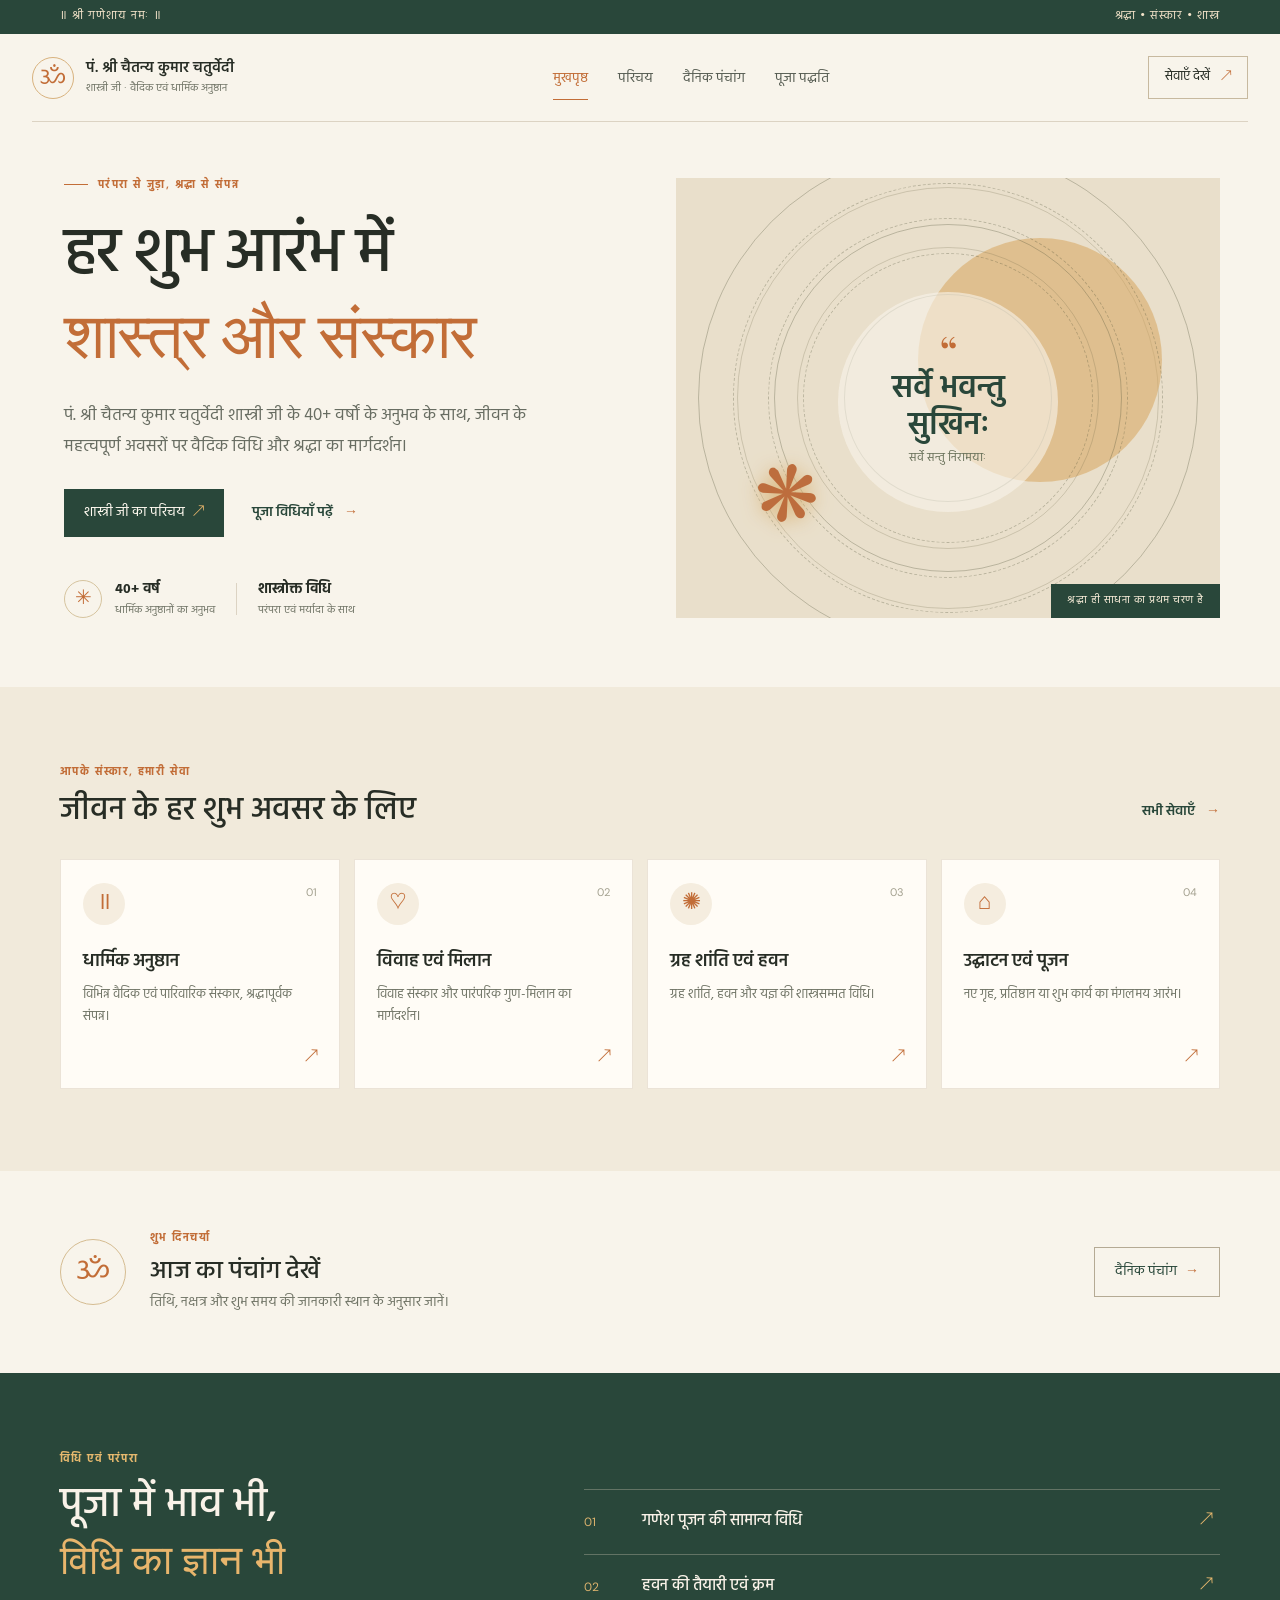
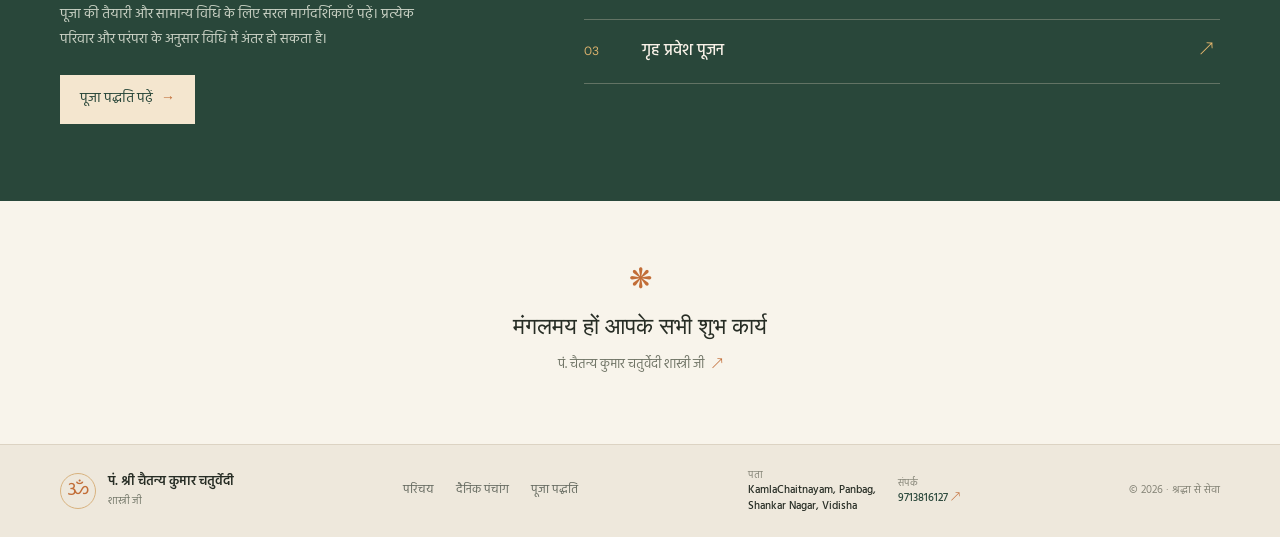
==== index.html @ af360cc0 "Add files via upload" ====
<!doctype html>
<html lang="hi">
<head>
  <meta charset="utf-8">
  <meta name="viewport" content="width=device-width, initial-scale=1">
  <meta name="theme-color" content="#f8f4eb">
  <meta name="description" content="पं. श्री चैतन्य कुमार चतुर्वेदी शास्त्री जी — 40+ वर्षों का वैदिक एवं धार्मिक अनुष्ठानों का अनुभव।">
  <title>पं. श्री चैतन्य कुमार चतुर्वेदी शास्त्री जी | वैदिक अनुष्ठान</title>
  <link rel="preconnect" href="https://fonts.googleapis.com">
  <link rel="preconnect" href="https://fonts.gstatic.com" crossorigin>
  <link href="https://fonts.googleapis.com/css2?family=DM+Sans:wght@400;500;600;700&family=Hind:wght@400;500;600;700&family=Playfair+Display:wght@500;600&display=swap" rel="stylesheet">
  <link rel="stylesheet" href="styles.css">
  <script src="script.js" defer></script>
</head>
<body>
  <div class="topline"><span>॥ श्री गणेशाय नमः ॥</span><span>श्रद्धा • संस्कार • शास्त्र</span></div>
  <header class="site-header">
    <a class="brand" href="index.html" aria-label="मुखपृष्ठ">
      <span class="brand-mark" aria-hidden="true">ॐ</span>
      <span><strong>पं. श्री चैतन्य कुमार चतुर्वेदी</strong><small>शास्त्री जी · वैदिक एवं धार्मिक अनुष्ठान</small></span>
    </a>
    <button class="menu-toggle" aria-label="मेनू खोलें" aria-expanded="false">☰</button>
    <nav class="nav-links" aria-label="मुख्य नेविगेशन">
      <a class="active" href="index.html">मुखपृष्ठ</a><a href="about.html">परिचय</a><a href="panchang.html">दैनिक पंचांग</a><a href="pooja.html">पूजा पद्धति</a>
    </nav>
    <a class="nav-cta" href="#services">सेवाएँ देखें <span>↗</span></a>
  </header>
  <main>
    <section class="hero wrap">
      <div class="hero-copy">
        <div class="eyebrow"><span class="eyebrow-line"></span> परंपरा से जुड़ा, श्रद्धा से संपन्न</div>
        <h1>हर शुभ आरंभ में<br><em>शास्त्र और संस्कार</em></h1>
        <p class="hero-intro">पं. श्री चैतन्य कुमार चतुर्वेदी शास्त्री जी के 40+ वर्षों के अनुभव के साथ, जीवन के महत्वपूर्ण अवसरों पर वैदिक विधि और श्रद्धा का मार्गदर्शन।</p>
        <div class="hero-actions"><a class="button button-dark" href="about.html">शास्त्री जी का परिचय <span>↗</span></a><a class="text-link" href="pooja.html">पूजा विधियाँ पढ़ें <span>→</span></a></div>
        <div class="hero-note"><span class="note-icon">✳</span><span><strong>40+ वर्ष</strong><small>धार्मिक अनुष्ठानों का अनुभव</small></span><i></i><span><strong>शास्त्रोक्त विधि</strong><small>परंपरा एवं मर्यादा के साथ</small></span></div>
      </div>
      <div class="hero-art" aria-label="दीप और कमल की आध्यात्मिक कलात्मक सज्जा" role="img">
        <div class="art-sun"></div><div class="mandala mandala-one"></div><div class="mandala mandala-two"></div>
        <div class="art-quote"><span class="quote-mark">“</span><p>सर्वे भवन्तु<br>सुखिनः</p><small>सर्वे सन्तु निरामयाः</small></div>
        <div class="art-lotus">❋</div><div class="art-caption">श्रद्धा ही साधना का प्रथम चरण है</div>
      </div>
    </section>
    <section class="service-band" id="services"><div class="wrap">
      <div class="section-heading"><div><div class="eyebrow">आपके संस्कार, हमारी सेवा</div><h2>जीवन के हर शुभ अवसर के लिए</h2></div><a class="text-link" href="about.html#services">सभी सेवाएँ <span>→</span></a></div>
      <div class="service-grid">
        <a href="about.html#services" class="service-card"><span class="service-icon">॥</span><span class="service-number">01</span><h3>धार्मिक अनुष्ठान</h3><p>विभिन्न वैदिक एवं पारिवारिक संस्कार, श्रद्धापूर्वक संपन्न।</p><span class="card-arrow">↗</span></a>
        <a href="about.html#services" class="service-card"><span class="service-icon">♡</span><span class="service-number">02</span><h3>विवाह एवं मिलान</h3><p>विवाह संस्कार और पारंपरिक गुण-मिलान का मार्गदर्शन।</p><span class="card-arrow">↗</span></a>
        <a href="about.html#services" class="service-card"><span class="service-icon">✺</span><span class="service-number">03</span><h3>ग्रह शांति एवं हवन</h3><p>ग्रह शांति, हवन और यज्ञ की शास्त्रसम्मत विधि।</p><span class="card-arrow">↗</span></a>
        <a href="about.html#services" class="service-card"><span class="service-icon">⌂</span><span class="service-number">04</span><h3>उद्घाटन एवं पूजन</h3><p>नए गृह, प्रतिष्ठान या शुभ कार्य का मंगलमय आरंभ।</p><span class="card-arrow">↗</span></a>
      </div>
    </div></section>
    <section class="wisdom wrap"><div class="wisdom-symbol">ॐ</div><div><div class="eyebrow">शुभ दिनचर्या</div><h2>आज का पंचांग देखें</h2><p>तिथि, नक्षत्र और शुभ समय की जानकारी स्थान के अनुसार जानें।</p></div><a class="button button-outline" href="panchang.html">दैनिक पंचांग <span>→</span></a></section>
    <section class="guide-preview"><div class="wrap guide-inner"><div><div class="eyebrow">विधि एवं परंपरा</div><h2>पूजा में भाव भी,<br><em>विधि का ज्ञान भी</em></h2><p>पूजा की तैयारी और सामान्य विधि के लिए सरल मार्गदर्शिकाएँ पढ़ें। प्रत्येक परिवार और परंपरा के अनुसार विधि में अंतर हो सकता है।</p><a class="button button-light" href="pooja.html">पूजा पद्धति पढ़ें <span>→</span></a></div><div class="guide-list"><a href="pooja.html#ganesh"><span>01</span><strong>गणेश पूजन की सामान्य विधि</strong><b>↗</b></a><a href="pooja.html#havan"><span>02</span><strong>हवन की तैयारी एवं क्रम</strong><b>↗</b></a><a href="pooja.html#griha"><span>03</span><strong>गृह प्रवेश पूजन</strong><b>↗</b></a></div></div></section>
    <section class="closing wrap"><div class="closing-flower">❋</div><p>मंगलमय हों आपके सभी शुभ कार्य</p><a href="about.html">पं. चैतन्य कुमार चतुर्वेदी शास्त्री जी <span>↗</span></a></section>
  </main>
  <footer class="footer"><div class="wrap footer-inner"><a class="brand footer-brand" href="index.html"><span class="brand-mark">ॐ</span><span><strong>पं. श्री चैतन्य कुमार चतुर्वेदी</strong><small>शास्त्री जी</small></span></a><div class="footer-links"><a href="about.html">परिचय</a><a href="panchang.html">दैनिक पंचांग</a><a href="pooja.html">पूजा पद्धति</a></div><div class="footer-contact"><span><small>पता</small><strong>KamlaChaitnayam, Panbag,<br>Shankar Nagar, Vidisha</strong></span><span><small>संपर्क</small><a href="tel:9713816127">9713816127 <b>↗</b></a></span></div><small>© <span data-year></span> · श्रद्धा से सेवा</small></div></footer>
</body>
</html>
---- styles.css ----
:root{--paper:#f8f4eb;--paper2:#f1eadb;--ink:#272d25;--muted:#727668;--saffron:#c26d37;--saffron2:#e4a35d;--green:#29473a;--green2:#365a48;--line:#dcd3c3;--white:#fffcf6;--serif:'Playfair Display',Georgia,serif;--sans:'Hind','Noto Sans Devanagari',sans-serif;--latin:'DM Sans',sans-serif}*{box-sizing:border-box}html{scroll-behavior:smooth}body{margin:0;background:var(--paper);color:var(--ink);font-family:var(--sans);font-size:16px;line-height:1.6}a{color:inherit;text-decoration:none}.wrap{width:min(1160px,calc(100% - 64px));margin:0 auto}.topline{height:34px;padding:0 max(32px,calc((100% - 1160px)/2));display:flex;align-items:center;justify-content:space-between;background:var(--green);color:#f4e4ca;font-size:12px;letter-spacing:.08em}.site-header{position:relative;z-index:5;width:min(1280px,calc(100% - 64px));height:88px;margin:auto;display:flex;align-items:center;justify-content:space-between;border-bottom:1px solid var(--line)}.brand{display:flex;align-items:center;gap:12px;line-height:1.25}.brand-mark{height:42px;width:42px;border:1px solid #d8b27e;border-radius:50%;display:grid;place-items:center;color:var(--saffron);font-size:24px}.brand strong{font-size:15px;font-weight:600;display:block}.brand small{display:block;margin-top:4px;color:var(--muted);font-size:11px}.nav-links{display:flex;align-items:center;gap:30px;font-size:14px;color:#565c52}.nav-links a{padding:32px 0 28px;position:relative;white-space:nowrap}.nav-links a.active,.nav-links a:hover{color:var(--saffron)}.nav-links a.active:after{content:"";position:absolute;bottom:19px;left:0;width:100%;height:1px;background:var(--saffron)}.nav-cta{border:1px solid #c7b99f;padding:10px 16px;font-size:13px;white-space:nowrap}.nav-cta span,.button span,.text-link span{margin-left:8px;color:var(--saffron)}.menu-toggle{display:none;background:none;border:0;font-size:22px;color:var(--green)}.hero{display:grid;grid-template-columns:1.02fr .98fr;min-height:552px;align-items:center;gap:50px;padding-top:34px;padding-bottom:48px}.hero-copy{padding:20px 0 20px 4px}.eyebrow{display:flex;align-items:center;gap:10px;color:var(--saffron);font-family:var(--latin),var(--sans);font-size:11px;font-weight:700;letter-spacing:.13em;text-transform:uppercase}.eyebrow-line{width:24px;height:1px;background:var(--saffron)}h1,h2,h3,p{margin-top:0}.hero h1,.page-hero h1{font-size:clamp(46px,5vw,68px);line-height:1.19;letter-spacing:-.025em;font-weight:500;margin:24px 0 20px}.hero h1 em,.page-hero h1 em,.guide-inner h2 em{font-style:normal;color:var(--saffron);font-family:var(--serif);font-weight:500}.hero-intro{max-width:490px;color:#686d62;font-size:17px;line-height:1.85;margin-bottom:26px}.hero-actions{display:flex;align-items:center;gap:28px}.button{display:inline-flex;align-items:center;justify-content:center;padding:13px 20px;font-size:14px;transition:transform .2s,background .2s}.button:hover{transform:translateY(-2px)}.button-dark{background:var(--green);color:#fffaf0}.button-dark span{color:#e8b66c}.text-link{font-size:14px;color:var(--green);font-weight:600}.hero-note{display:flex;align-items:center;gap:13px;margin-top:42px}.note-icon{display:grid;place-items:center;width:38px;height:38px;border:1px solid #d6c49f;border-radius:50%;font-size:20px;color:var(--saffron)}.hero-note strong,.hero-note small{display:block}.hero-note strong{font-size:14px}.hero-note small{font-size:11px;color:var(--muted)}.hero-note i{height:32px;width:1px;background:var(--line);margin:0 8px}.hero-art{height:440px;position:relative;overflow:hidden;background:#e9dfcb;display:grid;place-items:center}.hero-art:before,.hero-art:after{content:"";position:absolute;border:1px solid rgba(95,92,62,.22);border-radius:50%;width:420px;height:420px}.hero-art:after{width:300px;height:300px}.art-sun{position:absolute;width:244px;height:244px;background:#d7a65f;border-radius:50%;top:60px;right:58px;opacity:.55}.mandala{position:absolute;border:1px solid rgba(76,80,54,.3);border-radius:50%;width:500px;height:500px;z-index:1}.mandala:before,.mandala:after{content:"";position:absolute;inset:34px;border:1px dashed rgba(76,80,54,.3);border-radius:50%}.mandala:after{inset:75px;border-style:solid}.mandala-two{width:360px;height:360px;transform:rotate(45deg);border-style:dashed}.art-quote{position:relative;z-index:2;margin-top:8px;text-align:center;color:var(--green);background:rgba(248,244,235,.62);border-radius:50%;height:220px;width:220px;display:flex;flex-direction:column;align-items:center;justify-content:center}.quote-mark{font-family:var(--serif);font-size:46px;line-height:.7;color:var(--saffron)}.art-quote p{font-size:32px;line-height:1.15;margin:4px 0 5px;font-weight:600}.art-quote small{font-size:12px;color:#69715a}.art-lotus{position:absolute;z-index:3;font-size:78px;color:#bd6d3d;left:14%;bottom:12%;transform:rotate(12deg);text-shadow:0 2px 18px #d9b273}.art-caption{position:absolute;right:0;bottom:0;background:var(--green);color:#f7ecd8;padding:8px 16px;font-size:11px;z-index:4;letter-spacing:.05em}.service-band{background:var(--paper2);padding:76px 0 82px}.section-heading{display:flex;align-items:end;justify-content:space-between;margin-bottom:28px}.section-heading h2,.wisdom h2,.about-copy h2{font-size:32px;line-height:1.3;font-weight:500;margin:9px 0 0}.section-heading .text-link{margin-bottom:8px}.service-grid{display:grid;grid-template-columns:repeat(4,1fr);gap:14px}.service-card{position:relative;min-height:230px;background:var(--white);padding:23px 22px;border:1px solid #ebe3d7;transition:transform .2s,border .2s}.service-card:hover{transform:translateY(-4px);border-color:#d1b487}.service-icon{display:grid;place-items:center;width:42px;height:42px;background:#f5eddf;color:var(--saffron);font-size:23px;border-radius:50%}.service-number{position:absolute;top:25px;right:22px;font:11px var(--latin);color:#a3a08f}.service-card h3{margin:23px 0 7px;font-size:18px;font-weight:600}.service-card p{color:var(--muted);font-size:13px;line-height:1.65;margin:0;max-width:230px}.card-arrow{position:absolute;right:21px;bottom:17px;color:var(--saffron)}.wisdom{display:flex;align-items:center;gap:24px;padding-top:58px;padding-bottom:58px}.wisdom-symbol{width:66px;height:66px;border:1px solid #d5bc91;border-radius:50%;display:grid;place-items:center;color:var(--saffron);font-size:31px;flex:none}.wisdom h2{font-size:25px}.wisdom p{color:var(--muted);margin:4px 0 0;font-size:14px}.button-outline{margin-left:auto;border:1px solid #b5aa94;color:var(--green)}.guide-preview{background:var(--green);color:#f9f2e8;padding:77px 0}.guide-inner{display:grid;grid-template-columns:.8fr 1.2fr;gap:100px;align-items:center}.guide-inner .eyebrow{color:#e6b96e}.guide-inner h2{font-size:41px;line-height:1.25;font-weight:500;margin:13px 0}.guide-inner h2 em{color:#e8b56c}.guide-inner p{color:#c8d0c3;max-width:390px;font-size:14px;line-height:1.8;margin-bottom:23px}.button-light{background:#f4e6cf;color:var(--green)}.button-light span{color:var(--saffron)}.guide-list{border-top:1px solid rgba(244,230,207,.28)}.guide-list a{display:grid;grid-template-columns:46px 1fr 20px;align-items:center;gap:12px;padding:19px 0;border-bottom:1px solid rgba(244,230,207,.28)}.guide-list a span{font:12px var(--latin);color:#dbb26d}.guide-list a strong{font-size:16px;font-weight:500}.guide-list a b{font-weight:400;color:#e7b86e}.closing{text-align:center;padding:58px 0 66px}.closing-flower{font-size:28px;color:var(--saffron)}.closing p{font-family:var(--serif);font-size:23px;margin:4px 0 8px}.closing>a{font-size:13px;color:var(--muted)}.closing>a span{color:var(--saffron);margin-left:5px}.footer{background:#eee8dc;border-top:1px solid var(--line);padding:22px 0}.footer-inner{display:flex;align-items:center;justify-content:space-between}.footer-brand .brand-mark{width:36px;height:36px;font-size:20px}.footer-brand strong{font-size:13px}.footer-brand small{font-size:10px}.footer-links{display:flex;gap:22px;font-size:12px;color:#64695f}.footer-inner>small{font-size:11px;color:#868578}.page-hero{padding:78px 0 62px;border-bottom:1px solid var(--line)}.page-hero h1{font-size:clamp(44px,5vw,62px);margin:15px 0}.page-hero p{color:var(--muted);font-size:16px;margin:0}.about-main{display:grid;grid-template-columns:.8fr 1.2fr;gap:90px;align-items:center;padding-top:72px;padding-bottom:78px}.about-seal{height:330px;display:grid;place-items:center;background:var(--paper2);position:relative;overflow:hidden}.about-seal:before,.about-seal:after{content:"";position:absolute;width:270px;height:270px;border:1px solid #d8c8a8;border-radius:50%}.about-seal:after{width:220px;height:220px;border-style:dashed}.seal-ring{position:relative;z-index:1;width:166px;height:166px;background:#f8f4eb;border:1px solid #d4bb8e;border-radius:50%;display:flex;flex-direction:column;align-items:center;justify-content:center;color:var(--saffron)}.seal-ring span{font-size:76px;line-height:1}.seal-ring small{font-size:11px;letter-spacing:.13em;color:var(--green)}.about-copy h2{font-size:35px;margin:13px 0 18px}.about-copy>p{font-size:15px;color:#686d62;line-height:1.9;max-width:630px}.about-facts{display:flex;border-top:1px solid var(--line);margin-top:25px;padding-top:21px;gap:44px}.about-facts div{display:flex;flex-direction:column}.about-facts strong{font:22px var(--serif);color:var(--saffron)}.about-facts span{font-size:12px;color:var(--muted)}.contact-note{display:flex;align-items:center;gap:15px;padding-top:34px;padding-bottom:42px}.contact-note>div{border-left:1px solid var(--line);padding-left:15px}.contact-note strong{font-size:14px}.contact-note p{font-size:12px;color:var(--muted);margin:2px 0 0}.panchang-wrap{display:grid;grid-template-columns:1.5fr .65fr;gap:28px;padding-top:54px;padding-bottom:85px}.panchang-card{background:var(--white);border:1px solid #e5dccd;padding:30px 34px}.panchang-top{display:flex;align-items:center;justify-content:space-between;padding-bottom:25px;border-bottom:1px solid var(--line)}.panchang-top h2{font-size:32px;font-weight:500;margin:6px 0}.panchang-top p{margin:0;color:var(--muted);font-size:13px}.sun-icon{height:58px;width:58px;border:1px solid #e3c995;border-radius:50%;display:grid;place-items:center;font-size:34px;color:var(--saffron)}.panchang-grid{display:grid;grid-template-columns:1fr 1fr}.panchang-item{padding:21px 18px;border-bottom:1px solid #eee7db}.panchang-item:nth-child(odd){border-right:1px solid #eee7db;padding-left:0}.panchang-item span,.panchang-item strong,.panchang-item small{display:block}.panchang-item span{font-size:12px;color:var(--muted)}.panchang-item strong{font-size:17px;font-weight:500;margin:3px 0}.panchang-item small{font-size:11px;color:#969384}.panchang-disclaimer{display:flex;gap:12px;padding:18px 15px;margin-top:20px;background:#f7f1e5;color:var(--saffron)}.panchang-disclaimer p{margin:0;font-size:12px;color:#686d62;line-height:1.7}.panchang-disclaimer strong{color:var(--ink)}.panchang-aside{padding:30px;background:var(--green);color:#f8f2e8;align-self:start}.aside-om{font-size:33px;color:#e4b86b}.panchang-aside h3{font-size:20px;font-weight:500;margin:7px 0}.panchang-aside p{font-size:13px;line-height:1.8;color:#d2d9ce}.panchang-aside .muted{color:#adbbae;font-size:11px}.aside-rule{height:1px;background:#ffffff32;margin:20px 0}.pooja-intro{display:flex;align-items:center;gap:18px;background:var(--paper2);padding:20px 26px;margin-top:36px}.intro-symbol{font-size:27px;color:var(--saffron)}.pooja-intro p{font-size:13px;color:#666c60;margin:0;line-height:1.8}.pooja-list{display:grid;grid-template-columns:1fr;gap:18px;padding-top:24px;padding-bottom:65px}.pooja-card{background:var(--white);border:1px solid #e5dccd;padding:29px 34px}.pooja-card-head{display:flex;align-items:center;gap:17px;padding-bottom:16px;border-bottom:1px solid #ece4d8}.pooja-no{font:13px var(--latin);color:var(--saffron);width:38px;height:38px;border:1px solid #decaa5;border-radius:50%;display:grid;place-items:center}.pooja-card-head h2{font-size:23px;font-weight:500;margin:2px 0 0}.pooja-flower{margin-left:auto;font-size:30px;color:#d09154}.pooja-card>p{font-size:14px;color:#686d62;line-height:1.8;margin:16px 0 12px}.steps{display:grid;grid-template-columns:1fr 1fr;column-gap:35px}.steps>div{display:flex;gap:12px;padding:12px 0;border-bottom:1px solid #f0eadf}.steps>div>span{display:grid;place-items:center;color:var(--saffron);background:#f8f1e5;width:27px;height:27px;flex:none;border-radius:50%;font-size:12px}.steps p{margin:1px 0 0;color:#63695e;font-size:13px;line-height:1.65}.safety-note{margin-top:13px;padding:10px 13px;background:#f7f1e5;color:#745c43;font-size:12px}
@media(max-width:1000px){.site-header{width:calc(100% - 40px)}.brand strong{font-size:13px}.nav-links{gap:17px}.nav-cta{padding:9px 11px}.hero{gap:30px}.service-grid{grid-template-columns:repeat(2,1fr)}.guide-inner{gap:55px}.about-main{gap:45px}.panchang-wrap{grid-template-columns:1.35fr .75fr}}
@media(max-width:760px){.wrap{width:calc(100% - 40px)}.topline{padding:0 20px;font-size:10px}.site-header{height:72px;width:calc(100% - 40px)}.brand-mark{width:38px;height:38px}.brand strong{font-size:12px}.brand small{font-size:9px}.menu-toggle{display:block;margin-left:auto;padding:8px}.nav-cta{display:none}.nav-links{display:none;position:absolute;left:-20px;right:-20px;top:72px;padding:10px 20px 17px;background:var(--paper);border-bottom:1px solid var(--line);flex-direction:column;align-items:stretch;gap:0;box-shadow:0 12px 22px #25281b12}.nav-links.open{display:flex}.nav-links a{padding:11px 0;border-bottom:1px solid #e9e1d5}.nav-links a:last-child{border:0}.nav-links a.active:after{display:none}.hero{grid-template-columns:1fr;gap:24px;padding-top:45px;padding-bottom:35px}.hero h1{font-size:49px}.hero-intro{font-size:15px}.hero-note{margin-top:28px}.hero-art{height:340px}.art-sun{width:200px;height:200px;right:10px;top:46px}.mandala{width:390px;height:390px}.mandala-two{width:300px;height:300px}.art-quote{height:184px;width:184px}.art-quote p{font-size:27px}.art-lotus{font-size:60px;left:8%;bottom:10%}.section-heading{align-items:start;gap:12px}.section-heading h2{font-size:25px}.section-heading>.text-link{white-space:nowrap;font-size:12px}.service-band{padding:54px 0}.service-grid{gap:10px}.service-card{min-height:215px;padding:18px 15px}.service-card h3{font-size:16px;margin-top:18px}.service-card p{font-size:12px}.wisdom{gap:14px;flex-wrap:wrap;padding-top:38px;padding-bottom:40px}.wisdom-symbol{width:52px;height:52px;font-size:24px}.wisdom h2{font-size:21px}.wisdom p{font-size:12px}.button-outline{margin-left:66px;padding:10px 14px}.guide-preview{padding:55px 0}.guide-inner{grid-template-columns:1fr;gap:30px}.guide-inner h2{font-size:36px}.guide-list a strong{font-size:14px}.closing{padding:43px 0 49px}.closing p{font-size:20px}.footer-inner{flex-wrap:wrap;gap:18px}.footer-links{order:3;width:100%;justify-content:center;padding-top:14px;border-top:1px solid var(--line)}.footer-inner>small{font-size:9px}.page-hero{padding:53px 0 42px}.page-hero h1{font-size:46px}.page-hero p{font-size:14px}.about-main{grid-template-columns:1fr;gap:30px;padding-top:36px;padding-bottom:50px}.about-seal{height:255px}.about-seal:before{width:220px;height:220px}.about-seal:after{width:180px;height:180px}.seal-ring{width:140px;height:140px}.seal-ring span{font-size:60px}.about-copy h2{font-size:30px}.about-copy>p{font-size:14px}.about-facts{gap:20px;justify-content:space-between}.about-facts strong{font-size:19px}.about-facts span{font-size:10px}.contact-note{align-items:flex-start}.contact-note p{line-height:1.7}.panchang-wrap{grid-template-columns:1fr;padding-top:27px;padding-bottom:55px;gap:17px}.panchang-card{padding:23px 19px}.panchang-top h2{font-size:26px}.panchang-item{padding:17px 11px}.panchang-item strong{font-size:15px}.panchang-item small{font-size:9px}.panchang-aside{padding:24px}.pooja-intro{align-items:flex-start;padding:16px 17px;margin-top:25px;gap:12px}.pooja-intro p{font-size:12px}.pooja-list{padding-top:17px;padding-bottom:45px;gap:13px}.pooja-card{padding:21px 17px}.pooja-card-head h2{font-size:20px}.pooja-card>p{font-size:13px}.steps{grid-template-columns:1fr;column-gap:0}.steps>div{padding:10px 0}.steps p{font-size:12px}}
@media(max-width:390px){.brand{gap:8px}.brand-mark{width:34px;height:34px}.brand strong{font-size:10px}.brand small{font-size:8px}.hero h1{font-size:43px}.service-card{min-height:230px}.section-heading{display:block}.section-heading>.text-link{display:inline-block;margin-top:12px}.panchang-disclaimer{padding:14px 10px}}
.footer-contact{display:flex;align-items:center;gap:22px}.footer-contact span{display:block}.footer-contact small{display:block;color:#868578;font-size:10px}.footer-contact strong,.footer-contact a{display:block;font-size:11px;font-weight:500;line-height:1.45}.footer-contact a{color:var(--green)}.footer-contact b{color:var(--saffron);font-weight:400}@media(max-width:760px){.footer-inner{align-items:flex-start}.footer-contact{gap:13px;order:2;margin-left:auto}.footer-contact strong,.footer-contact a{font-size:10px}.footer-links{order:4}}
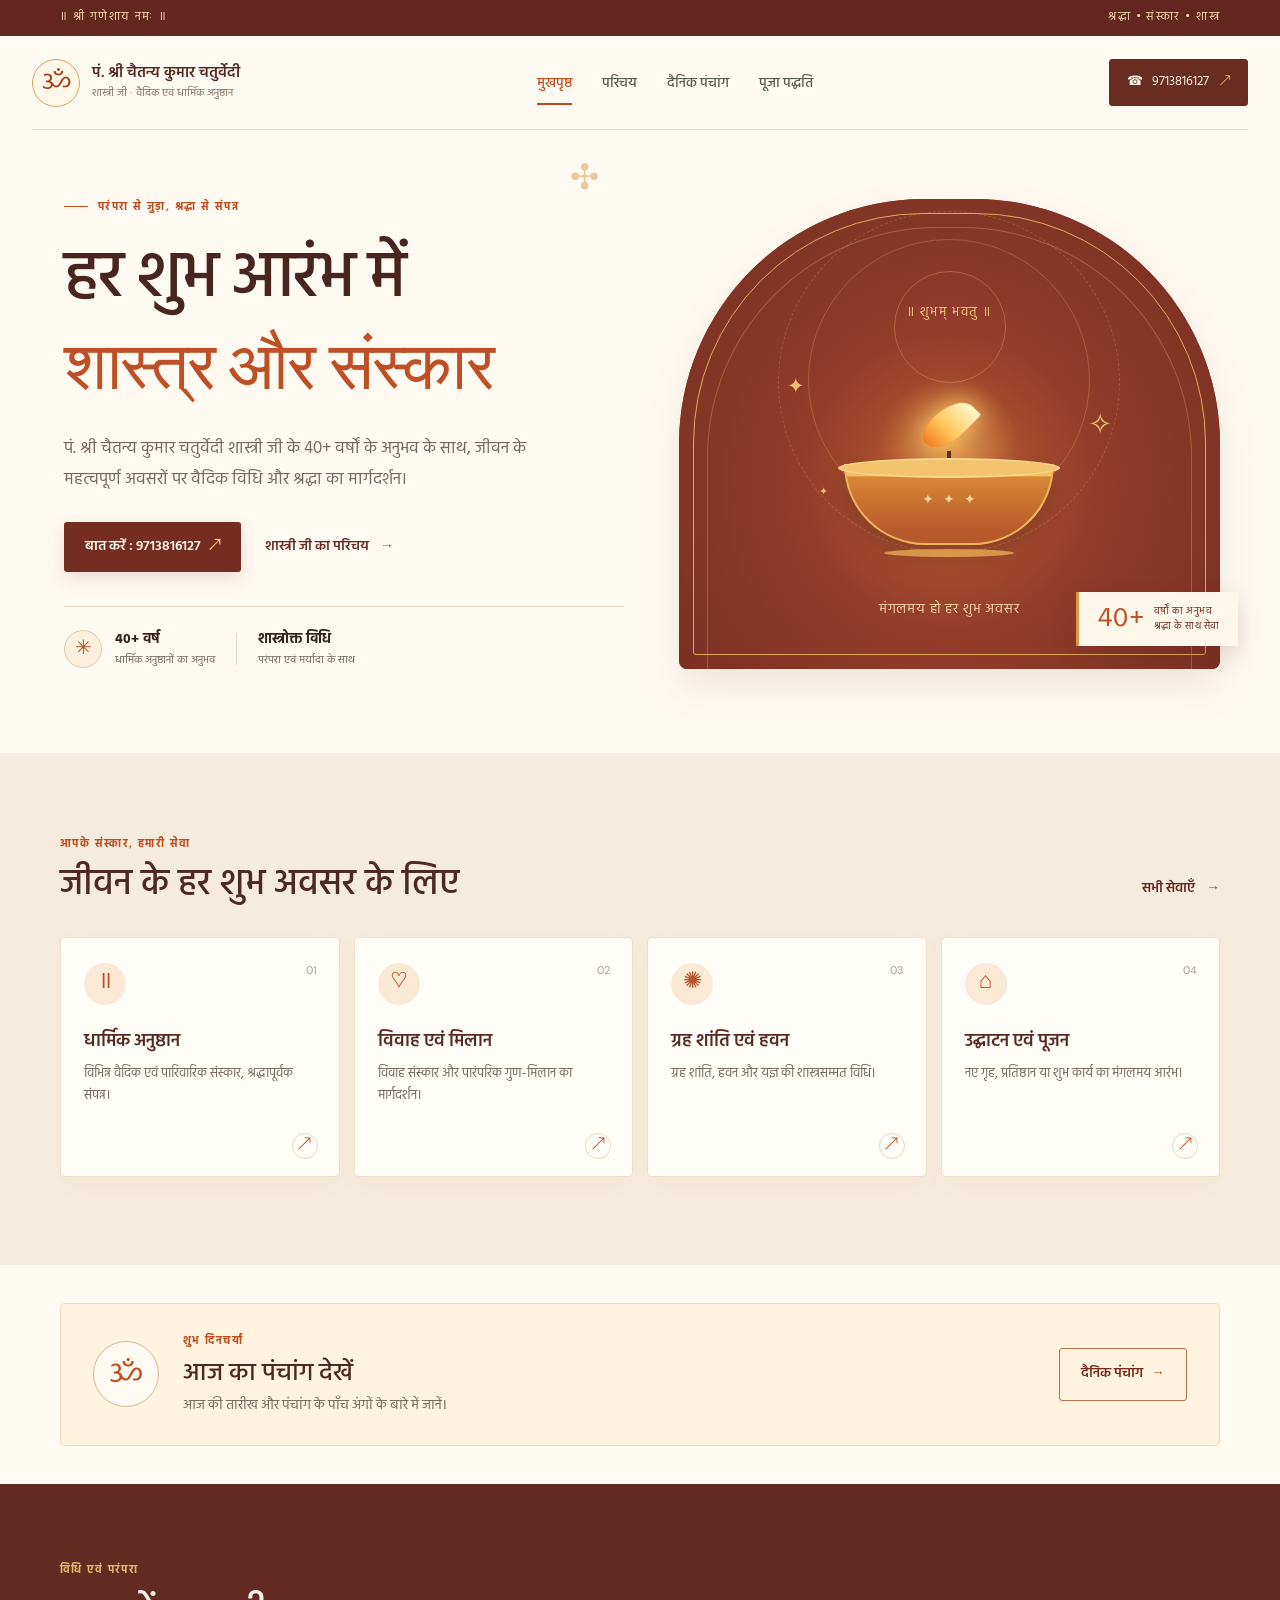
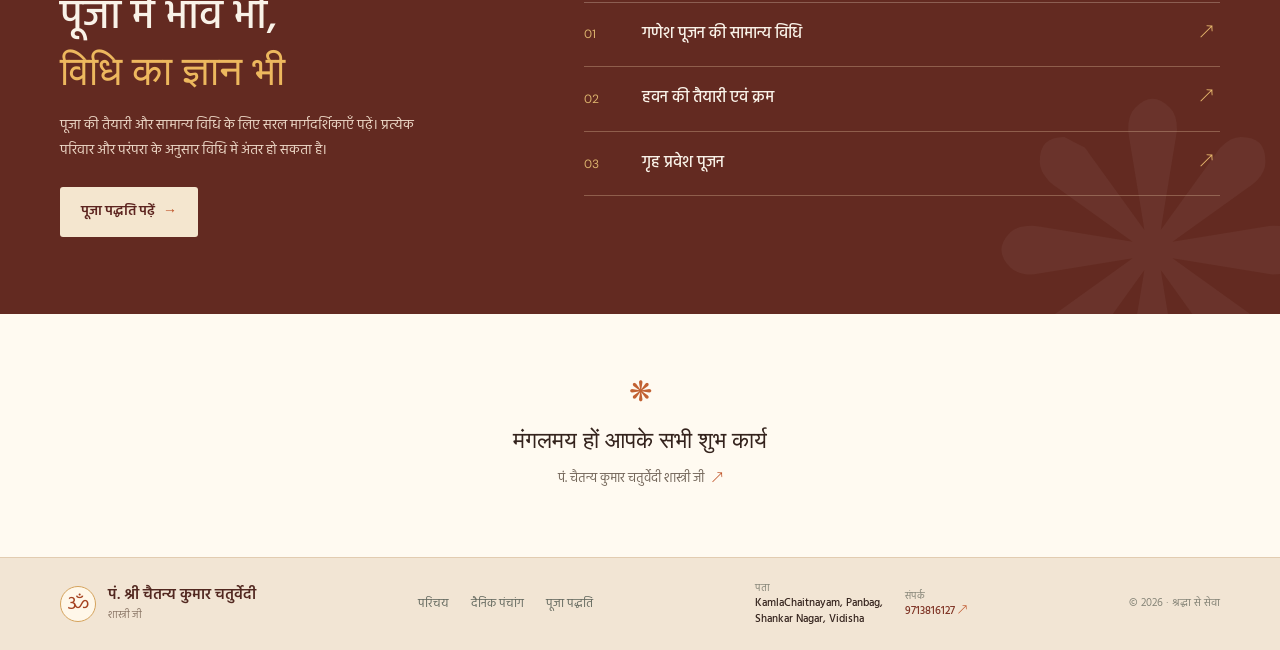
==== commit 2bd80ab0: "Add files via upload" ====
--- a/index.html
+++ b/index.html
@@ -23,7 +23,7 @@
     <nav class="nav-links" aria-label="मुख्य नेविगेशन">
       <a class="active" href="index.html">मुखपृष्ठ</a><a href="about.html">परिचय</a><a href="panchang.html">दैनिक पंचांग</a><a href="pooja.html">पूजा पद्धति</a>
     </nav>
-    <a class="nav-cta" href="#services">सेवाएँ देखें <span>↗</span></a>
+    <a class="nav-cta" href="tel:9713816127">☎ &nbsp; 9713816127 <span>↗</span></a>
   </header>
   <main>
     <section class="hero wrap">
@@ -31,13 +31,12 @@
         <div class="eyebrow"><span class="eyebrow-line"></span> परंपरा से जुड़ा, श्रद्धा से संपन्न</div>
         <h1>हर शुभ आरंभ में<br><em>शास्त्र और संस्कार</em></h1>
         <p class="hero-intro">पं. श्री चैतन्य कुमार चतुर्वेदी शास्त्री जी के 40+ वर्षों के अनुभव के साथ, जीवन के महत्वपूर्ण अवसरों पर वैदिक विधि और श्रद्धा का मार्गदर्शन।</p>
-        <div class="hero-actions"><a class="button button-dark" href="about.html">शास्त्री जी का परिचय <span>↗</span></a><a class="text-link" href="pooja.html">पूजा विधियाँ पढ़ें <span>→</span></a></div>
+        <div class="hero-actions"><a class="button button-dark" href="tel:9713816127">बात करें : 9713816127 <span>↗</span></a><a class="text-link" href="about.html">शास्त्री जी का परिचय <span>→</span></a></div>
         <div class="hero-note"><span class="note-icon">✳</span><span><strong>40+ वर्ष</strong><small>धार्मिक अनुष्ठानों का अनुभव</small></span><i></i><span><strong>शास्त्रोक्त विधि</strong><small>परंपरा एवं मर्यादा के साथ</small></span></div>
       </div>
-      <div class="hero-art" aria-label="दीप और कमल की आध्यात्मिक कलात्मक सज्जा" role="img">
-        <div class="art-sun"></div><div class="mandala mandala-one"></div><div class="mandala mandala-two"></div>
-        <div class="art-quote"><span class="quote-mark">“</span><p>सर्वे भवन्तु<br>सुखिनः</p><small>सर्वे सन्तु निरामयाः</small></div>
-        <div class="art-lotus">❋</div><div class="art-caption">श्रद्धा ही साधना का प्रथम चरण है</div>
+      <div class="hero-art" role="img" aria-label="जलते हुए दीपक और मंदिर के तोरण की कलात्मक सज्जा">
+        <div class="art-frame"><div class="arch-lines"></div><span class="art-star star-one">✦</span><span class="art-star star-two">✧</span><span class="art-star star-three">✦</span><div class="art-top">॥ शुभम् भवतु ॥</div><div class="flame-glow"></div><div class="diya-flame"></div><div class="diya-wick"></div><div class="diya-bowl"><span>✦ &nbsp; ✦ &nbsp; ✦</span></div><div class="diya-base"></div><div class="art-bottom">मंगलमय हो हर शुभ अवसर</div></div>
+        <div class="art-caption"><span>४०+</span><small>वर्षों का अनुभव<br>श्रद्धा के साथ सेवा</small></div>
       </div>
     </section>
     <section class="service-band" id="services"><div class="wrap">
@@ -49,7 +48,7 @@
         <a href="about.html#services" class="service-card"><span class="service-icon">⌂</span><span class="service-number">04</span><h3>उद्घाटन एवं पूजन</h3><p>नए गृह, प्रतिष्ठान या शुभ कार्य का मंगलमय आरंभ।</p><span class="card-arrow">↗</span></a>
       </div>
     </div></section>
-    <section class="wisdom wrap"><div class="wisdom-symbol">ॐ</div><div><div class="eyebrow">शुभ दिनचर्या</div><h2>आज का पंचांग देखें</h2><p>तिथि, नक्षत्र और शुभ समय की जानकारी स्थान के अनुसार जानें।</p></div><a class="button button-outline" href="panchang.html">दैनिक पंचांग <span>→</span></a></section>
+    <section class="wisdom wrap"><div class="wisdom-symbol">ॐ</div><div><div class="eyebrow">शुभ दिनचर्या</div><h2>आज का पंचांग देखें</h2><p>आज की तारीख और पंचांग के पाँच अंगों के बारे में जानें।</p></div><a class="button button-outline" href="panchang.html">दैनिक पंचांग <span>→</span></a></section>
     <section class="guide-preview"><div class="wrap guide-inner"><div><div class="eyebrow">विधि एवं परंपरा</div><h2>पूजा में भाव भी,<br><em>विधि का ज्ञान भी</em></h2><p>पूजा की तैयारी और सामान्य विधि के लिए सरल मार्गदर्शिकाएँ पढ़ें। प्रत्येक परिवार और परंपरा के अनुसार विधि में अंतर हो सकता है।</p><a class="button button-light" href="pooja.html">पूजा पद्धति पढ़ें <span>→</span></a></div><div class="guide-list"><a href="pooja.html#ganesh"><span>01</span><strong>गणेश पूजन की सामान्य विधि</strong><b>↗</b></a><a href="pooja.html#havan"><span>02</span><strong>हवन की तैयारी एवं क्रम</strong><b>↗</b></a><a href="pooja.html#griha"><span>03</span><strong>गृह प्रवेश पूजन</strong><b>↗</b></a></div></div></section>
     <section class="closing wrap"><div class="closing-flower">❋</div><p>मंगलमय हों आपके सभी शुभ कार्य</p><a href="about.html">पं. चैतन्य कुमार चतुर्वेदी शास्त्री जी <span>↗</span></a></section>
   </main>
--- a/styles.css
+++ b/styles.css
@@ -3,3 +3,21 @@
 @media(max-width:760px){.wrap{width:calc(100% - 40px)}.topline{padding:0 20px;font-size:10px}.site-header{height:72px;width:calc(100% - 40px)}.brand-mark{width:38px;height:38px}.brand strong{font-size:12px}.brand small{font-size:9px}.menu-toggle{display:block;margin-left:auto;padding:8px}.nav-cta{display:none}.nav-links{display:none;position:absolute;left:-20px;right:-20px;top:72px;padding:10px 20px 17px;background:var(--paper);border-bottom:1px solid var(--line);flex-direction:column;align-items:stretch;gap:0;box-shadow:0 12px 22px #25281b12}.nav-links.open{display:flex}.nav-links a{padding:11px 0;border-bottom:1px solid #e9e1d5}.nav-links a:last-child{border:0}.nav-links a.active:after{display:none}.hero{grid-template-columns:1fr;gap:24px;padding-top:45px;padding-bottom:35px}.hero h1{font-size:49px}.hero-intro{font-size:15px}.hero-note{margin-top:28px}.hero-art{height:340px}.art-sun{width:200px;height:200px;right:10px;top:46px}.mandala{width:390px;height:390px}.mandala-two{width:300px;height:300px}.art-quote{height:184px;width:184px}.art-quote p{font-size:27px}.art-lotus{font-size:60px;left:8%;bottom:10%}.section-heading{align-items:start;gap:12px}.section-heading h2{font-size:25px}.section-heading>.text-link{white-space:nowrap;font-size:12px}.service-band{padding:54px 0}.service-grid{gap:10px}.service-card{min-height:215px;padding:18px 15px}.service-card h3{font-size:16px;margin-top:18px}.service-card p{font-size:12px}.wisdom{gap:14px;flex-wrap:wrap;padding-top:38px;padding-bottom:40px}.wisdom-symbol{width:52px;height:52px;font-size:24px}.wisdom h2{font-size:21px}.wisdom p{font-size:12px}.button-outline{margin-left:66px;padding:10px 14px}.guide-preview{padding:55px 0}.guide-inner{grid-template-columns:1fr;gap:30px}.guide-inner h2{font-size:36px}.guide-list a strong{font-size:14px}.closing{padding:43px 0 49px}.closing p{font-size:20px}.footer-inner{flex-wrap:wrap;gap:18px}.footer-links{order:3;width:100%;justify-content:center;padding-top:14px;border-top:1px solid var(--line)}.footer-inner>small{font-size:9px}.page-hero{padding:53px 0 42px}.page-hero h1{font-size:46px}.page-hero p{font-size:14px}.about-main{grid-template-columns:1fr;gap:30px;padding-top:36px;padding-bottom:50px}.about-seal{height:255px}.about-seal:before{width:220px;height:220px}.about-seal:after{width:180px;height:180px}.seal-ring{width:140px;height:140px}.seal-ring span{font-size:60px}.about-copy h2{font-size:30px}.about-copy>p{font-size:14px}.about-facts{gap:20px;justify-content:space-between}.about-facts strong{font-size:19px}.about-facts span{font-size:10px}.contact-note{align-items:flex-start}.contact-note p{line-height:1.7}.panchang-wrap{grid-template-columns:1fr;padding-top:27px;padding-bottom:55px;gap:17px}.panchang-card{padding:23px 19px}.panchang-top h2{font-size:26px}.panchang-item{padding:17px 11px}.panchang-item strong{font-size:15px}.panchang-item small{font-size:9px}.panchang-aside{padding:24px}.pooja-intro{align-items:flex-start;padding:16px 17px;margin-top:25px;gap:12px}.pooja-intro p{font-size:12px}.pooja-list{padding-top:17px;padding-bottom:45px;gap:13px}.pooja-card{padding:21px 17px}.pooja-card-head h2{font-size:20px}.pooja-card>p{font-size:13px}.steps{grid-template-columns:1fr;column-gap:0}.steps>div{padding:10px 0}.steps p{font-size:12px}}
 @media(max-width:390px){.brand{gap:8px}.brand-mark{width:34px;height:34px}.brand strong{font-size:10px}.brand small{font-size:8px}.hero h1{font-size:43px}.service-card{min-height:230px}.section-heading{display:block}.section-heading>.text-link{display:inline-block;margin-top:12px}.panchang-disclaimer{padding:14px 10px}}
 .footer-contact{display:flex;align-items:center;gap:22px}.footer-contact span{display:block}.footer-contact small{display:block;color:#868578;font-size:10px}.footer-contact strong,.footer-contact a{display:block;font-size:11px;font-weight:500;line-height:1.45}.footer-contact a{color:var(--green)}.footer-contact b{color:var(--saffron);font-weight:400}@media(max-width:760px){.footer-inner{align-items:flex-start}.footer-contact{gap:13px;order:2;margin-left:auto}.footer-contact strong,.footer-contact a{font-size:10px}.footer-links{order:4}}
+/* A warm, ceremonial visual identity */
+:root{--paper:#fffaf1;--paper2:#f6ecdd;--ink:#34231d;--muted:#76695d;--saffron:#bd4d21;--saffron2:#e8a43f;--green:#5d2520;--green2:#783323;--line:#ead9c5;--white:#fffdf8}
+body{background:var(--paper)}
+.topline{height:36px;background:#64271f;color:#f5dcae;letter-spacing:.12em}
+.site-header{height:94px;border-color:#eadac8}
+.brand-mark{width:48px;height:48px;border:1px solid #d5a35c;color:#a54220;background:#fff7e8;font-size:27px}
+.brand strong{font-size:15px;color:#522820}.brand small{color:#8a7666}
+.nav-links a{font-weight:500}.nav-links a.active:after{height:2px}.nav-cta{background:#692c21;color:#fff5e4;border:1px solid #692c21;padding:12px 17px;border-radius:3px}.nav-cta span{color:#f2c879}
+.hero{min-height:610px;gap:55px;padding-top:48px;padding-bottom:64px}.hero-copy{position:relative}.hero-copy:before{content:'✣';position:absolute;color:#e9c89b;font-size:35px;top:-26px;right:25px}
+.hero h1{font-size:clamp(52px,5.2vw,72px);line-height:1.22;color:#48251e;margin-top:24px}.hero h1 em,.page-hero h1 em{color:#bf5025}.hero-intro{color:#78695f;max-width:485px}.hero-actions{gap:24px}.button{border-radius:3px;font-weight:600;padding:14px 21px}.button-dark{background:#742d20;box-shadow:0 7px 18px #742d2022}.button-dark span{color:#f4c475}.text-link{color:#682d22}.hero-note{border-top:1px solid #ead9c5;padding-top:22px;margin-top:34px}.note-icon{background:#fbefdd;color:#b95729;border-color:#e4cba6}
+.hero-art{height:470px;background:#8b3525;overflow:visible;border-radius:245px 245px 8px 8px;box-shadow:0 18px 40px #7a3c231c;padding:16px;position:relative}.hero-art:before{width:auto;height:auto;border:1px solid #e2a95c;inset:14px;border-radius:230px 230px 3px 3px;z-index:2;pointer-events:none}.hero-art:after{content:'';width:110px;height:110px;border-radius:50%;border:1px solid #e5b66c55;top:72px;left:calc(50% - 55px);z-index:0}.art-frame{position:absolute;inset:0;border-radius:245px 245px 8px 8px;overflow:hidden;background:radial-gradient(ellipse at 50% 60%,#bd6133 0,#943d29 37%,#722b22 100%)}.art-frame:before,.art-frame:after{content:'';position:absolute;width:280px;height:280px;border:1px solid #efb86b44;border-radius:50%;left:50%;top:40px;transform:translateX(-50%)}.art-frame:after{width:340px;height:340px;top:12px;border-style:dashed}.arch-lines{position:absolute;inset:28px 28px 0;border:1px solid #e8b46b55;border-bottom:0;border-radius:230px 230px 0 0}.art-top{position:absolute;top:104px;width:100%;text-align:center;color:#f3c680;font-size:13px;letter-spacing:.12em}.art-star{position:absolute;color:#efbe76}.star-one{top:172px;left:20%;font-size:21px}.star-two{top:205px;right:20%;font-size:29px}.star-three{top:285px;left:26%;font-size:11px}.flame-glow{position:absolute;left:50%;top:178px;width:140px;height:140px;transform:translateX(-50%);border-radius:50%;background:radial-gradient(circle,#ffc76499,transparent 70%)}.diya-flame{position:absolute;left:calc(50% - 16px);top:196px;width:32px;height:59px;background:linear-gradient(#fff2bc 8%,#ffc65a 58%,#f07e26);border-radius:80% 5% 75% 50%;transform:rotate(45deg);box-shadow:0 0 25px #ffc866}.diya-wick{position:absolute;left:calc(50% - 2px);top:252px;width:4px;height:17px;background:#632f22}.diya-bowl{position:absolute;top:265px;left:50%;transform:translateX(-50%);width:210px;height:81px;border-radius:0 0 115px 115px;background:linear-gradient(#f5bf64 0 13%,#d88736 14%,#b75a29 85%);border:2px solid #edb45d;text-align:center;box-shadow:0 12px 22px #57241955}.diya-bowl:before{content:'';position:absolute;left:-8px;right:-8px;top:-8px;height:16px;border-radius:50%;background:#f4c36d;border:2px solid #f9d891}.diya-bowl span{display:block;padding-top:24px;color:#f8d69d;font-size:14px}.diya-base{position:absolute;top:350px;left:50%;transform:translateX(-50%);width:130px;height:8px;border-radius:50%;background:#d8964b}.art-bottom{position:absolute;bottom:47px;width:100%;text-align:center;color:#f4d3a4;font-size:14px;letter-spacing:.06em}.art-caption{display:flex;align-items:center;gap:9px;right:-18px;bottom:23px;background:#fff7e9;color:#6b3021;padding:12px 18px;box-shadow:0 8px 25px #4a1e1e27;border-left:3px solid #d99940}.art-caption span{font-size:28px;line-height:1;color:#bd5022}.art-caption small{font-size:10px;line-height:1.5}
+.service-band{background:#f6ecdd;padding:82px 0 88px}.section-heading h2,.wisdom h2,.about-copy h2{color:#4c2921}.section-heading h2{font-size:36px}.service-card{border:1px solid #f0dfc9;border-radius:5px;padding:25px 23px;min-height:240px;box-shadow:0 7px 22px #80522209}.service-card:hover{box-shadow:0 14px 30px #80522217;border-color:#d9a466}.service-icon{background:#faead5;color:#bb5229}.service-card h3{color:#562b21}.card-arrow{width:26px;height:26px;display:grid;place-items:center;border:1px solid #ead7bd;border-radius:50%}
+.wisdom{margin-top:38px;margin-bottom:38px;padding:28px 32px;background:#fff2de;border:1px solid #efd9b7;border-radius:5px}.wisdom-symbol{background:#fffaf1}.button-outline{border-color:#b5724d;color:#732e20}.guide-preview{background:#632a21;position:relative;overflow:hidden}.guide-preview:after{content:'❋';position:absolute;color:#ffffff0b;font-size:400px;right:-40px;bottom:-180px;line-height:1;pointer-events:none}.guide-inner{position:relative;z-index:1}.guide-inner p{color:#ead4c3}.guide-inner h2 em{color:#edb85e}.guide-list a{border-color:#e7c9a554}.guide-list a:hover strong{color:#f4be6b}.closing-flower{color:#c26132}.footer{background:#f2e5d4;border-color:#e2ccb1}.footer-brand .brand-mark{background:#fff7e9}.footer-contact a{color:#7e3223}
+.page-hero{position:relative;padding-top:85px;padding-bottom:68px}.page-hero:after{content:'✺';position:absolute;right:20px;top:45px;font-size:130px;line-height:1;color:#efd8b8}.page-hero h1{position:relative;z-index:1;color:#4c2921}.about-seal{background:linear-gradient(145deg,#f2dec1,#f9eddd);border-radius:190px 190px 5px 5px}.seal-ring{background:#fff8eb}.panchang-card,.pooja-card{border-radius:5px;box-shadow:0 8px 30px #8052220b}.panchang-aside{background:#6a2c22;border-radius:4px}.pooja-card-head h2,.panchang-top h2{color:#582b21}.pooja-intro{border-left:3px solid #c76a35}.pooja-no{background:#fff4e4}
+a:focus-visible,button:focus-visible{outline:3px solid #d58836;outline-offset:4px}
+@media(max-width:1000px){.site-header{height:84px}.brand strong{font-size:13px}.nav-links{gap:15px}.nav-cta{padding:10px}.hero{gap:30px}.hero-art{height:440px}}
+@media(max-width:760px){.site-header{height:72px}.brand-mark{width:38px;height:38px;font-size:22px}.brand strong{font-size:12px}.nav-links{top:72px}.hero{padding-top:48px;padding-bottom:42px;gap:36px}.hero h1{font-size:clamp(43px,10vw,54px)}.hero-copy:before{right:5px}.hero-art{height:390px;width:calc(100% - 16px);margin:auto}.hero-art:before{inset:12px}.art-top{top:83px}.art-frame:before{top:18px}.art-frame:after{top:-10px}.flame-glow{top:150px}.diya-flame{top:165px}.diya-wick{top:221px}.diya-bowl{top:234px}.diya-base{top:319px}.art-bottom{bottom:30px}.art-caption{right:-12px;bottom:18px}.service-band{padding:57px 0}.section-heading h2{font-size:26px}.service-card{min-height:220px;padding:18px 15px}.wisdom{width:calc(100% - 40px);margin-top:28px;margin-bottom:28px;padding:22px 18px}.wisdom .button-outline{margin-left:66px}.guide-preview{padding:58px 0}.page-hero{padding:57px 0 44px}.page-hero:after{font-size:78px;right:5px;top:35px}.page-hero h1{font-size:clamp(39px,9vw,46px)}.footer-contact{margin-left:0}}
+@media(max-width:390px){.brand strong{font-size:10px}.hero h1{font-size:42px}.hero-actions{gap:14px;flex-wrap:wrap}.art-caption{padding:9px 12px}.service-card{min-height:235px}}
